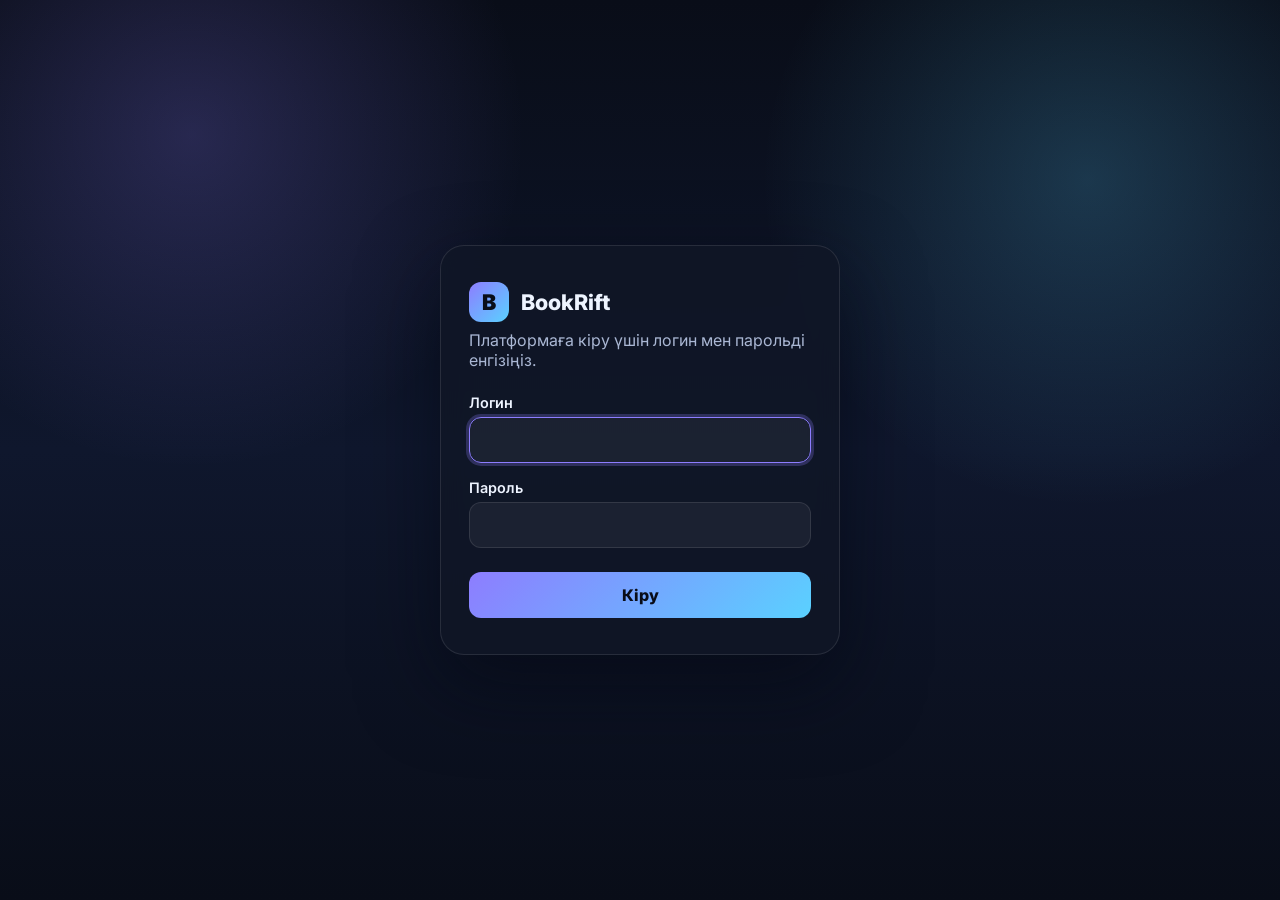
==== login.html @ 0484bdd8 "BookRift: initial site with login, level flow and WhatsApp contact Co-Authored-By: Claude Opus 5.5 <" ====
<!DOCTYPE html>
<html lang="kk">
  <head>
    <meta charset="UTF-8" />
    <meta name="viewport" content="width=device-width, initial-scale=1.0" />
    <meta name="robots" content="noindex" />
    <title>BookRift — Кіру</title>
    <link rel="preconnect" href="https://fonts.googleapis.com" />
    <link rel="preconnect" href="https://fonts.gstatic.com" crossorigin />
    <link href="https://fonts.googleapis.com/css2?family=Inter:wght@400;500;600;700;800&display=swap" rel="stylesheet" />
    <!-- styles.css логинсіз жабық, сондықтан стиль осы жерде -->
    <style>
      :root {
        --primary: #8d7dff;
        --primary-2: #5ad1ff;
        --text: #eef4ff;
        --muted: #aab7d4;
        --line: rgba(255, 255, 255, 0.1);
        --danger: #ff8a9a;
      }
      * { box-sizing: border-box; }
      body {
        margin: 0;
        min-height: 100vh;
        display: grid;
        place-items: center;
        padding: 24px 16px;
        background:
          radial-gradient(circle at 15% 15%, rgba(141, 125, 255, 0.22), transparent 25%),
          radial-gradient(circle at 85% 20%, rgba(90, 209, 255, 0.2), transparent 25%),
          linear-gradient(180deg, #090d18 0%, #0f172d 50%, #090d18 100%);
        color: var(--text);
        font-family: "Inter", sans-serif;
      }
      .card {
        width: 100%;
        max-width: 400px;
        padding: 36px 28px;
        border-radius: 24px;
        background: rgba(16, 22, 39, 0.82);
        border: 1px solid var(--line);
        box-shadow: 0 30px 80px rgba(4, 8, 18, 0.55);
        backdrop-filter: blur(12px);
      }
      .brand { display: flex; align-items: center; gap: 12px; font-weight: 800; font-size: 1.35rem; margin-bottom: 8px; }
      .brand-mark {
        display: grid; place-items: center;
        width: 40px; height: 40px; border-radius: 12px;
        background: linear-gradient(135deg, var(--primary), var(--primary-2));
        color: #090d18; font-weight: 900;
      }
      p.sub { margin: 0 0 24px; color: var(--muted); }
      label { display: block; font-size: 0.9rem; font-weight: 600; margin: 16px 0 6px; }
      input {
        width: 100%;
        padding: 12px 14px;
        border-radius: 12px;
        border: 1px solid var(--line);
        background: rgba(255, 255, 255, 0.05);
        color: var(--text);
        font: inherit;
        outline: none;
      }
      input:focus { border-color: var(--primary); box-shadow: 0 0 0 3px rgba(141, 125, 255, 0.25); }
      button {
        width: 100%;
        margin-top: 24px;
        padding: 13px;
        border: 0;
        border-radius: 12px;
        background: linear-gradient(135deg, var(--primary), var(--primary-2));
        color: #090d18;
        font: inherit;
        font-weight: 800;
        cursor: pointer;
      }
      button:hover { filter: brightness(1.08); }
      .error {
        display: none;
        margin-top: 16px;
        padding: 10px 12px;
        border-radius: 10px;
        background: rgba(255, 138, 154, 0.12);
        border: 1px solid rgba(255, 138, 154, 0.35);
        color: var(--danger);
        font-size: 0.92rem;
      }
      .error.show { display: block; }
    </style>
  </head>
  <body>
    <main class="card">
      <div class="brand"><span class="brand-mark">B</span><span>BookRift</span></div>
      <p class="sub">Платформаға кіру үшін логин мен парольді енгізіңіз.</p>

      <form method="POST" action="/api/login">
        <label for="login">Логин</label>
        <input id="login" name="login" type="text" autocomplete="username" required autofocus />

        <label for="password">Пароль</label>
        <input id="password" name="password" type="password" autocomplete="current-password" required />

        <div class="error" id="error" role="alert">Логин немесе пароль қате.</div>

        <button type="submit">Кіру</button>
      </form>
    </main>
    <script>
      if (new URLSearchParams(location.search).has('error')) {
        document.getElementById('error').classList.add('show');
      }
    </script>
  </body>
</html>
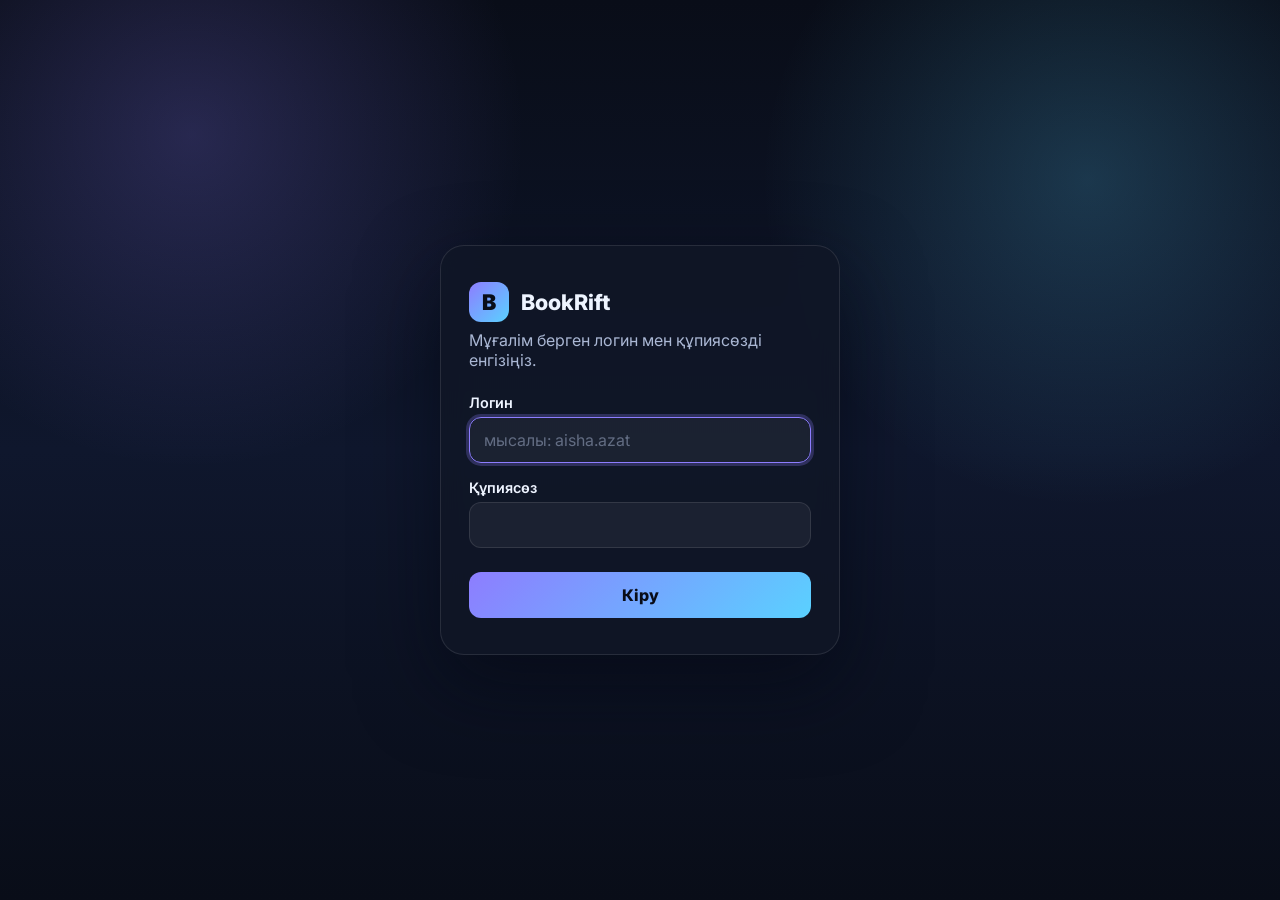
==== commit 7d5f7002: "Add per-student accounts and role panels - Login per account (5А, 6А students + teacher, moderator, " ====
--- a/login.html
+++ b/login.html
@@ -8,7 +8,7 @@
     <link rel="preconnect" href="https://fonts.googleapis.com" />
     <link rel="preconnect" href="https://fonts.gstatic.com" crossorigin />
     <link href="https://fonts.googleapis.com/css2?family=Inter:wght@400;500;600;700;800&display=swap" rel="stylesheet" />
-    <!-- styles.css логинсіз жабық, сондықтан стиль осы жерде -->
+    <!-- styles.css кірмей тұрып жабық, сондықтан стиль осы жерде -->
     <style>
       :root {
         --primary: #8d7dff;
@@ -61,6 +61,7 @@
         font: inherit;
         outline: none;
       }
+      input::placeholder { color: rgba(170, 183, 212, 0.5); }
       input:focus { border-color: var(--primary); box-shadow: 0 0 0 3px rgba(141, 125, 255, 0.25); }
       button {
         width: 100%;
@@ -91,16 +92,16 @@
   <body>
     <main class="card">
       <div class="brand"><span class="brand-mark">B</span><span>BookRift</span></div>
-      <p class="sub">Платформаға кіру үшін логин мен парольді енгізіңіз.</p>
+      <p class="sub">Мұғалім берген логин мен құпиясөзді енгізіңіз.</p>
 
       <form method="POST" action="/api/login">
         <label for="login">Логин</label>
-        <input id="login" name="login" type="text" autocomplete="username" required autofocus />
+        <input id="login" name="login" type="text" autocomplete="username" autocapitalize="none" autocorrect="off" spellcheck="false" placeholder="мысалы: aisha.azat" required autofocus />
 
-        <label for="password">Пароль</label>
+        <label for="password">Құпиясөз</label>
         <input id="password" name="password" type="password" autocomplete="current-password" required />
 
-        <div class="error" id="error" role="alert">Логин немесе пароль қате.</div>
+        <div class="error" id="error" role="alert">Логин немесе құпиясөз қате. Мұғаліміңнен тексеріп ал.</div>
 
         <button type="submit">Кіру</button>
       </form>
